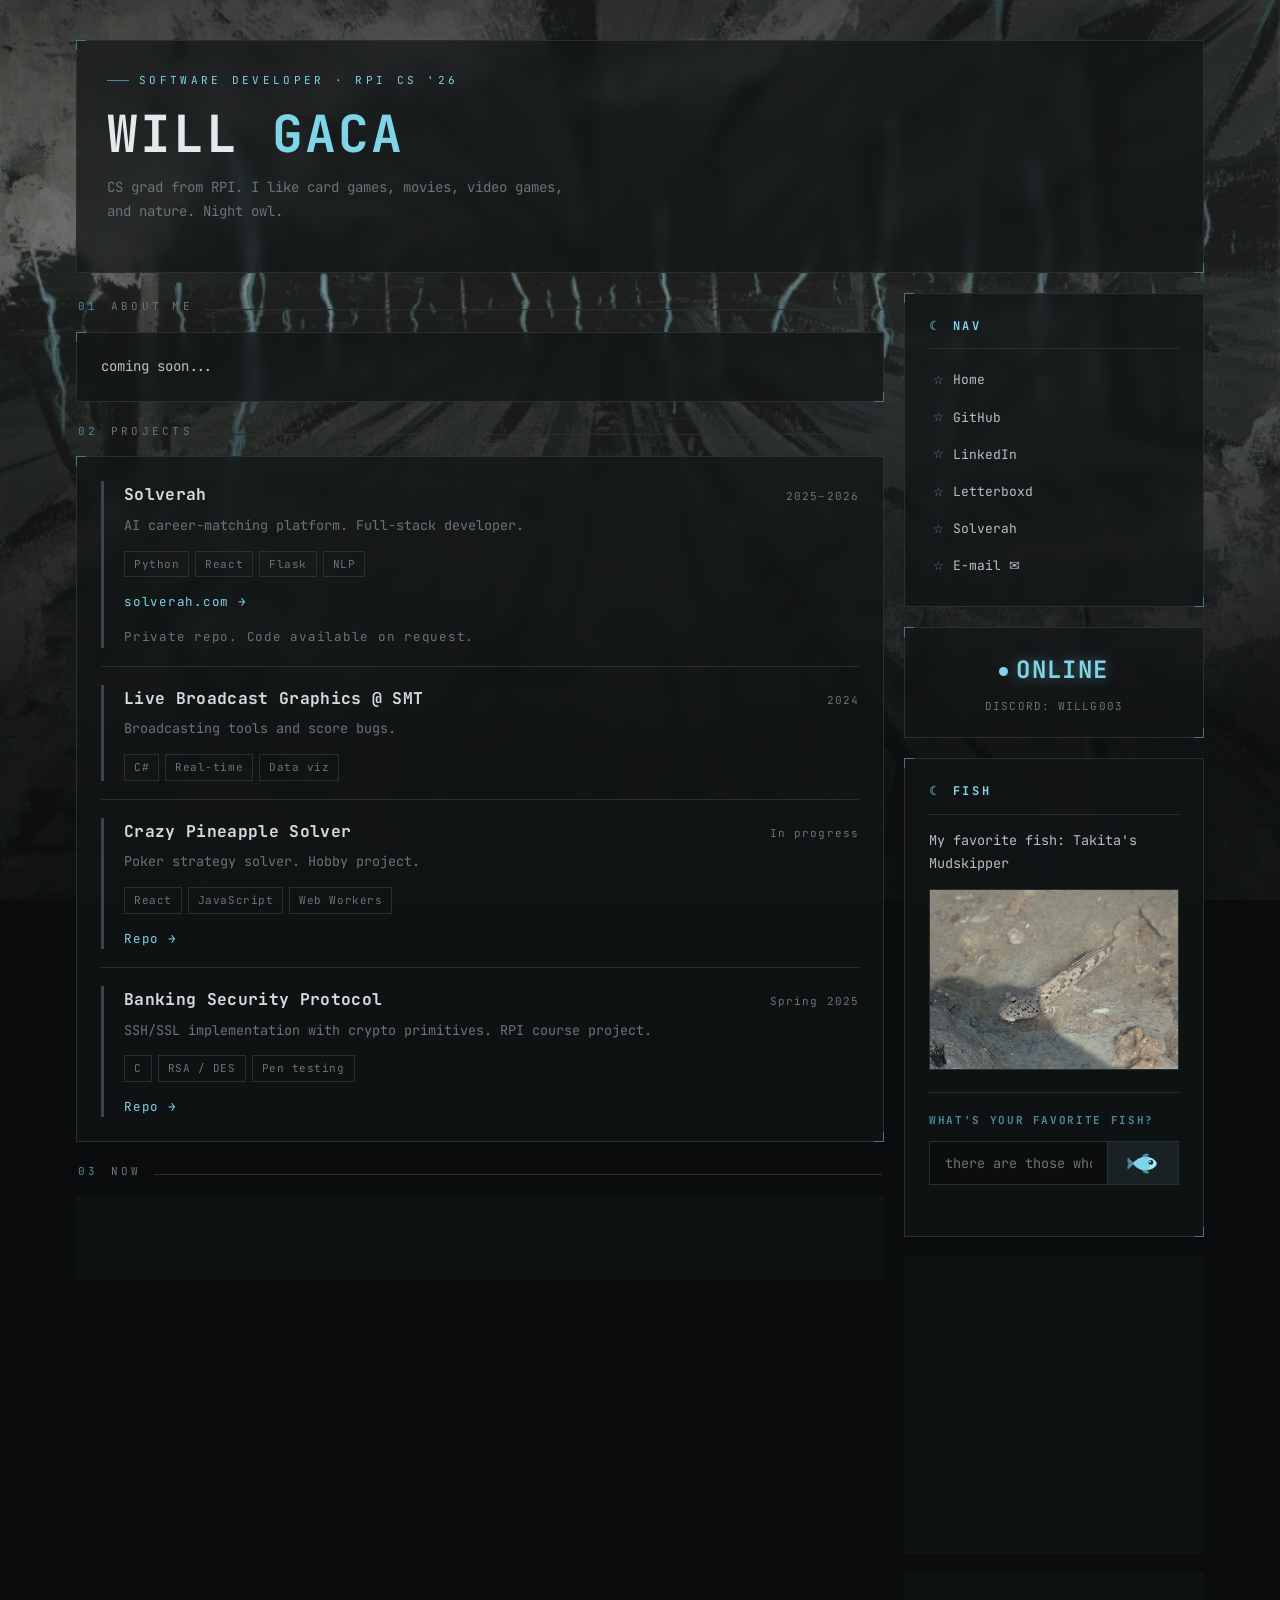
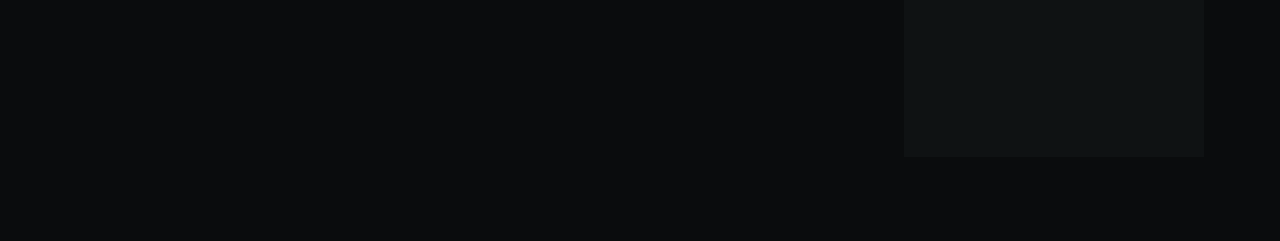
==== index.html @ 4e827d12 "lots of layout changes - sidebar, moved some tabs, new form, discord status, more links." ====
<!DOCTYPE html>
<html lang="en">
<head>
<meta charset="UTF-8">
<meta name="viewport" content="width=device-width, initial-scale=1.0">
<title>Will Gaca | Software Developer</title>
<link rel="preconnect" href="https://fonts.googleapis.com">
<link rel="preconnect" href="https://fonts.gstatic.com" crossorigin>
<link href="https://fonts.googleapis.com/css2?family=JetBrains+Mono:wght@400;500;700&family=Inter:wght@400;500&display=swap" rel="stylesheet">
<style>
  :root {
    --void: #0a0c0d;
    --slab: rgba(18, 21, 23, 0.72);
    --slab-solid: #121517;
    --edge: #2a2f31;
    --edge-bright: #3d4548;
    --text: #b8c0c3;
    --muted: #6b7477;
    --arc: #7fd4e8;
    --arc-dim: #4a8a99;
  }

  * { margin: 0; padding: 0; box-sizing: border-box; }
  html { scroll-behavior: smooth; }

  body {
    color: var(--text);
    font-family: 'JetBrains Mono', monospace;
    font-size: 15px;
    line-height: 1.7;
    -webkit-font-smoothing: antialiased;
    overflow-x: hidden;
    background: var(--void);
  }

  .bg {
    position: fixed; inset: 0; z-index: -2;
    background-image: url('IMG_20250719_0002.png');
    background-size: cover; background-position: center top;
  }
  .bg-veil {
    position: fixed; inset: 0; z-index: -1; pointer-events: none;
    background:
      linear-gradient(180deg, rgba(10,12,13,0.68) 0%, rgba(10,12,13,0.40) 32%, rgba(10,12,13,0.66) 100%),
      radial-gradient(125% 85% at 50% 0%, transparent 42%, rgba(10,12,13,0.80) 100%);
  }

  ::selection { background: var(--arc); color: #05191f; }
  a { color: var(--arc); text-decoration: none; }
  a:hover { color: #a9e6f5; }
  a:focus-visible { outline: 1px solid var(--arc); outline-offset: 3px; }

  /* ============ PAGE GRID ============ */
  .wrap {
    max-width: 1180px; margin: 0 auto; padding: 40px 26px 64px;
    display: grid;
    grid-template-columns: 1fr 300px;
    grid-template-areas:
      "head head"
      "main side";
    gap: 20px;
    align-items: start;
  }
  .masthead { grid-area: head; }
  .col-main { grid-area: main; min-width: 0; }
  .col-side { grid-area: side; min-width: 0;
    /* sidebar sticks while you scroll the taller main column */
    position: sticky; top: 24px;
  }

  /* ============ PANEL ============ */
  .panel {
    position: relative;
    background: var(--slab);
    -webkit-backdrop-filter: blur(6px); backdrop-filter: blur(6px);
    border: 1px solid var(--edge);
    padding: 22px 24px;
    margin-bottom: 20px;
  }
  .panel::before, .panel::after {
    content: ""; position: absolute; width: 9px; height: 9px;
    border-color: var(--arc-dim); border-style: solid; opacity: .8;
  }
  .panel::before { top: -1px; left: -1px; border-width: 1px 0 0 1px; }
  .panel::after  { bottom: -1px; right: -1px; border-width: 0 1px 1px 0; }

  /* little header bar inside a box (like the STARS / BLOG headers) */
  .box-head {
    display: flex; align-items: center; gap: 10px;
    font-size: 12px; letter-spacing: .22em; text-transform: uppercase;
    color: var(--arc); font-weight: 700;
    padding-bottom: 12px; margin-bottom: 14px;
    border-bottom: 1px solid var(--edge);
  }
  .box-head .moon { color: var(--arc-dim); }
  .box-head .rule { flex: 1; }

  /* ============ MASTHEAD ============ */
  .masthead.panel { padding: 30px 30px 26px; margin-bottom: 0; }
  .eyebrow {
    font-size: 11px; letter-spacing: .3em; text-transform: uppercase; color: var(--arc);
    display: flex; align-items: center; gap: 10px; margin-bottom: 18px;
  }
  .eyebrow::before { content: ""; width: 22px; height: 1px; background: var(--arc-dim); }
  h1 {
    font-weight: 700; font-size: clamp(2.1rem, 6vw, 3.2rem);
    letter-spacing: .04em; line-height: 1.03; color: #e4eaec; text-transform: uppercase;
  }
  h1 .tag { color: var(--arc); }
  .intro { color: var(--muted); margin-top: 16px; max-width: 60ch; font-size: 14px; }
  .header-links { margin-top: 22px; display: flex; gap: 8px; flex-wrap: wrap; font-size: 12px; letter-spacing: .08em; }
  .header-links a {
    border: 1px solid var(--edge); padding: 7px 13px; color: var(--text);
    transition: border-color .2s, color .2s, background .2s;
  }
  .header-links a:hover { border-color: var(--arc-dim); color: var(--arc); background: rgba(127,212,232,0.06); }

  /* ============ SECTION LABEL ============ */
  .section-label {
    display: flex; align-items: baseline; gap: 12px; margin: 4px 2px 16px;
    font-size: 11px; letter-spacing: .3em; text-transform: uppercase; color: var(--muted);
  }
  .section-label .idx { color: var(--arc-dim); }
  .section-label .rule { flex: 1; height: 1px; background: var(--edge); }

  /* ============ PROJECT ENTRIES ============ */
  .entry { display: flex; gap: 0; }
  .entry .spine { width: 3px; flex-shrink: 0; background: var(--edge-bright); transition: background .25s; }
  .entry:hover .spine { background: var(--arc-dim); }
  .entry .body { flex: 1; min-width: 0; padding-left: 20px; }
  .entry h3 {
    font-weight: 700; font-size: 1.02rem; letter-spacing: .02em; color: #d4dbdd;
    display: flex; align-items: baseline; justify-content: space-between; gap: 14px; flex-wrap: wrap;
  }
  .entry h3 .when { font-size: 11px; letter-spacing: .1em; color: var(--muted); font-weight: 400; }
  .entry .line { color: var(--muted); font-size: 13.5px; margin-top: 6px; line-height: 1.6; }
  .tags { display: flex; flex-wrap: wrap; gap: 6px; margin-top: 14px; }
  .tags span { font-size: 11px; letter-spacing: .05em; padding: 3px 9px; border: 1px solid var(--edge); color: var(--muted); }
  .plink { margin-top: 14px; font-size: 12.5px; letter-spacing: .06em; }
  .plink .note { color: var(--muted); }

  /* project entries stacked in one panel, divided like the facts list */
  .entries-panel .entry { padding: 18px 0; border-bottom: 1px solid var(--edge); }
  .entries-panel .entry:first-child { padding-top: 2px; }
  .entries-panel .entry:last-child { border-bottom: none; padding-bottom: 2px; }

  /* ============ REVEAL ============ */
  .reveal { opacity: 0; transform: translateY(14px); transition: opacity .55s, transform .55s; }
  .reveal.in { opacity: 1; transform: none; }

  /* ============ ABOUT / FACTS ============ */
  .bio { font-size: 14px; color: var(--text); max-width: 68ch; }

  .facts { display: flex; flex-direction: column; }
  .fact { display: flex; flex-wrap: wrap; align-items: baseline; gap: 10px; padding: 12px 0; border-bottom: 1px solid var(--edge); }
  .fact:first-child { padding-top: 2px; }
  .fact:last-child { border-bottom: none; }
  .fact .label { font-size: 11px; letter-spacing: .15em; text-transform: uppercase; font-weight: 700; color: var(--arc-dim); white-space: nowrap; }
  .fact .val { font-size: 13.5px; color: var(--text); }

  /* ============ SUGGESTION FORMS (fish / movie) ============ */
  .suggest-form { margin-top: 22px; padding-top: 18px; border-top: 1px solid var(--edge); }
  .suggest-form-label { display: block; font-size: 11px; letter-spacing: .15em; text-transform: uppercase; font-weight: 700; color: var(--arc-dim); margin-bottom: 12px; }
  .suggest-form-row { display: flex; flex-wrap: wrap; border: 1px solid var(--edge); }
  .suggest-form-row:focus-within { border-color: var(--arc-dim); }
  .suggest-form input {
    flex: 1; min-width: 150px; background: rgba(10,12,13,0.6); border: none; padding: 12px 15px;
    color: var(--text); font-family: 'JetBrains Mono', monospace; font-size: 13.5px;
  }
  .suggest-form input::placeholder { color: var(--muted); }
  .suggest-form input:focus { outline: none; }
  .suggest-form button {
    background: rgba(127,212,232,0.08); border: none; border-left: 1px solid var(--edge);
    padding: 8px 18px; display: flex; align-items: center; justify-content: center; cursor: pointer; transition: background .2s;
  }
  .suggest-form button:hover { background: rgba(127,212,232,0.16); }
  .suggest-form button:hover .suggest-btn-icon { animation: wiggle .5s ease-in-out; }
  .suggest-form button:focus-visible { outline: 1px solid var(--arc); outline-offset: -1px; }
  .suggest-form button:disabled { opacity: .5; cursor: default; }
  .suggest-form button:disabled .suggest-btn-icon { animation: none; }
  @keyframes wiggle { 0%{transform:translateX(0) rotate(0)} 30%{transform:translateX(3px) rotate(-4deg)} 60%{transform:translateX(-2px) rotate(3deg)} 100%{transform:translateX(0) rotate(0)} }
  .suggest-status { margin-top: 12px; font-size: 12px; letter-spacing: .06em; color: var(--arc); min-height: 1.4em; }

  /* ============ SIDEBAR BITS ============ */
  .navlist { display: flex; flex-direction: column; gap: 2px; }
  .navlist a {
    display: flex; align-items: center; gap: 9px; padding: 6px 4px; color: var(--text); font-size: 13px;
    border-bottom: 1px dashed transparent; transition: color .15s, border-color .15s;
  }
  .navlist a::before { content: "\2606"; color: var(--arc-dim); font-size: 12px; }
  .navlist a:hover { color: var(--arc); border-bottom-color: var(--arc-dim); }

  .status-box { display: block; text-align: center; text-decoration: none; }
  .status-box .online {
    font-size: 1.5rem; font-weight: 700; letter-spacing: .06em; color: var(--arc);
    text-transform: uppercase; text-shadow: 0 0 14px rgba(127,212,232,0.45);
  }
  .status-box .online .live { display: inline-block; width: 9px; height: 9px; background: var(--arc); border-radius: 50%; margin-right: 8px; vertical-align: middle; animation: pulse 2s ease-in-out infinite; }
  @keyframes pulse { 0%,100%{opacity:1} 50%{opacity:.25} }
  .status-box .sub { font-size: 11px; letter-spacing: .1em; color: var(--muted); margin-top: 6px; text-transform: uppercase; }
  .status-box[data-status="idle"] .live { background: #f2b93d; }
  .status-box[data-status="dnd"] .live { background: #ed6a6a; }
  .status-box[data-status="offline"] .live { background: var(--muted); animation: none; }

  .fact-line { font-size: 13.5px; color: var(--text); }
  .cover-img { display: block; width: 100%; margin-top: 14px; border: 1px solid var(--edge); filter: grayscale(0.3) contrast(1.02); transition: filter .3s, border-color .3s; }
  .cover-img:hover { filter: grayscale(0) contrast(1.05); border-color: var(--arc-dim); }

  .music-box .now-row { display: flex; gap: 12px; align-items: center; }
  .music-box .thumb { width: 46px; height: 46px; flex-shrink: 0; border: 1px solid var(--edge); background: var(--slab-solid); display: flex; align-items: center; justify-content: center; color: var(--arc-dim); }
  .music-box .meta { min-width: 0; }
  .music-box .t { font-size: 13px; color: var(--text); }
  .music-box .a { font-size: 12px; color: var(--muted); }
  .music-box .when { font-size: 10.5px; letter-spacing: .08em; color: var(--muted); margin-top: 8px; text-transform: uppercase; }

  footer {
    grid-column: 1 / -1;
    margin-top: 8px; padding: 18px 24px; border: 1px solid var(--edge);
    background: var(--slab); -webkit-backdrop-filter: blur(6px); backdrop-filter: blur(6px);
    color: var(--muted); font-size: 11px; letter-spacing: .1em; text-transform: uppercase;
    display: flex; justify-content: space-between; gap: 12px; flex-wrap: wrap;
  }

  /* ============ RESPONSIVE: collapse to single column ============ */
  @media (max-width: 860px) {
    .wrap {
      grid-template-columns: 1fr;
      grid-template-areas: "head" "main" "side";
    }
    .col-side { position: static; }
  }

  @media (prefers-reduced-motion: reduce) {
    html { scroll-behavior: auto; }
    .suggest-form button:hover .suggest-btn-icon, .status-box .online .live { animation: none; }
    .entry .spine, .cover-img, .header-links a, .reveal, .navlist a { transition: none; }
    .reveal { opacity: 1; transform: none; }
  }
</style>
</head>
<body>

<div class="bg"></div>
<div class="bg-veil"></div>

<div class="wrap" id="top">

  <header class="masthead panel">
    <div class="eyebrow">Software Developer · RPI CS '26</div>
    <h1>Will <span class="tag">Gaca</span></h1>
    <p class="intro">CS grad from RPI. I like card games, movies, video games, and nature. Night owl.</p>
    <div class="header-links">
    </div>
  </header>

  <!-- ============ MAIN COLUMN ============ -->
  <main class="col-main">

    <div class="section-label"><span class="idx">01</span><span>About Me</span><span class="rule"></span></div>

    <article class="panel reveal">
      <p class="bio">
        coming soon...
      </p>
    </article>

    <div class="section-label"><span class="idx">02</span><span>Projects</span><span class="rule"></span></div>

    <article class="panel entries-panel reveal">
      <div class="entry">
        <div class="spine"></div>
        <div class="body">
          <h3>Solverah <span class="when">2025–2026</span></h3>
          <p class="line">AI career-matching platform. Full-stack developer.</p>
          <div class="tags"><span>Python</span><span>React</span><span>Flask</span><span>NLP</span></div>
          <p class="plink"><a href="https://solverah.com" target="_blank" rel="noopener">solverah.com →</a></p>
          <p class="plink"><span class="note">Private repo. Code available on request.</span></p>
        </div>
      </div>

      <div class="entry">
        <div class="spine"></div>
        <div class="body">
          <h3>Live Broadcast Graphics @ SMT <span class="when">2024</span></h3>
          <p class="line">Broadcasting tools and score bugs.</p>
          <div class="tags"><span>C#</span><span>Real-time</span><span>Data viz</span></div>
        </div>
      </div>

      <div class="entry">
        <div class="spine"></div>
        <div class="body">
          <h3>Crazy Pineapple Solver <span class="when">In progress</span></h3>
          <p class="line">Poker strategy solver. Hobby project.</p>
          <div class="tags"><span>React</span><span>JavaScript</span><span>Web Workers</span></div>
          <p class="plink"><a href="https://github.com/gacaw/pineapple-solver" target="_blank" rel="noopener">Repo →</a></p>
        </div>
      </div>

      <div class="entry">
        <div class="spine"></div>
        <div class="body">
          <h3>Banking Security Protocol <span class="when">Spring 2025</span></h3>
          <p class="line">SSH/SSL implementation with crypto primitives. RPI course project.</p>
          <div class="tags"><span>C</span><span>RSA / DES</span><span>Pen testing</span></div>
          <p class="plink"><a href="https://github.com/gacaw/Crypto-Proj-2025" target="_blank" rel="noopener">Repo →</a></p>
        </div>
      </div>
    </article>

    <div class="section-label"><span class="idx">03</span><span>Now</span><span class="rule"></span></div>

    <article class="panel reveal">
      <!-- Running tabs: edit the text after the colon. Copy a .fact block to add a line. -->
      <div class="facts">
        <div class="fact">
          <span class="label">Currently reading:</span>
          <span class="val">Phil Gordon's Little Gold Book</span>
        </div>
      </div>
    </article>

  </main>

  <!-- ============ SIDEBAR COLUMN ============ -->
  <aside class="col-side">

    <div class="panel">
      <div class="box-head"><span class="moon">☾</span><span>Nav</span><span class="rule"></span></div>
      <nav class="navlist">
        <a href="#top">Home</a>
        <a href="https://github.com/gacaw" target="_blank" rel="noopener">GitHub</a>
        <a href="https://www.linkedin.com/in/will-gaca-8ab82824a/" target="_blank" rel="noopener">LinkedIn</a>
        <a href="https://letterboxd.com/willg003/" target="_blank" rel="noopener">Letterboxd</a>
        <a href="https://solverah.com" target="_blank" rel="noopener">Solverah</a>
        <a href="mailto:will.gaca@gmail.com">E-mail ✉</a>
      </nav>
    </div>

    <a class="panel status-box" id="discord-status" href="https://discord.com/users/344522720857423882" target="_blank" rel="noopener">
      <div class="online"><span class="live"></span><span id="discord-state">Online</span></div>
      <div class="sub">discord: willg003</div>
    </a>

    <div class="panel fish-box">
      <div class="box-head"><span class="moon">☾</span><span>Fish</span><span class="rule"></span></div>
      <p class="fact-line">My favorite fish: Takita's Mudskipper</p>
      <img class="cover-img" src="takitasmudskipper.jpeg" alt="Takita's Mudskipper resting in shallow water on a mudflat">

      <!-- Fish form: swap the ID in the action URL for your Formspree form ID -->
      <form class="suggest-form" id="fish-form" action="https://formspree.io/f/mdarqrny" method="POST">
        <label class="suggest-form-label" for="fish-input">What's your favorite fish?</label>
        <div class="suggest-form-row">
          <input id="fish-input" name="favorite_fish" type="text" required
                 maxlength="100" placeholder="there are those who fish and those who just disturb the water">
          <button type="submit" aria-label="Submit" title="Submit">
            <svg class="suggest-btn-icon" viewBox="0 0 64 44" width="34" height="23" aria-hidden="true" focusable="false">
              <path d="M15 22 L3 10 Q0 22 7 22 Q0 22 3 34 Z" fill="#4a8a99"/>
              <path d="M30 9 Q35 0 44 4 L38 13 Z" fill="#4a8a99"/>
              <path d="M30 35 Q35 44 44 40 L38 31 Z" fill="#4a8a99"/>
              <path d="M12 22 Q26 5 44 10 Q58 15 58 22 Q58 29 44 34 Q26 39 12 22 Z" fill="#7fd4e8"/>
              <path d="M41 9.5 Q58 15 58 22 Q58 29 44 34 Q47 21 41 9.5 Z" fill="#a9e6f5"/>
              <circle cx="47" cy="20" r="4.5" fill="#0a2a33"/>
              <circle cx="45.5" cy="18.5" r="1.8" fill="#e4eaec"/>
            </svg>
          </button>
        </div>
        <p class="suggest-status" id="fish-status" role="status"></p>
      </form>
    </div>

    <!-- Movie title/poster/link are filled in by JS from the Letterboxd RSS feed (see script below).
         The text here is just the fallback shown until that fetch resolves (or if it fails). -->
    <div class="panel movie-box">
      <div class="box-head"><span class="moon">☾</span><span>Movies</span><span class="rule"></span></div>
      <p class="fact-line">Last watched: "<span id="movie-title">World War Z</span>"</p>
      <img class="cover-img" id="movie-poster" src="" alt="" style="display:none;">
      <p class="plink"><a id="movie-link" href="https://letterboxd.com/willg003/" target="_blank" rel="noopener">Letterboxd →</a></p>

      <!-- Movie form: reuses the fish form's Formspree endpoint (mdarqrny) -->
      <form class="suggest-form" id="movie-form" action="https://formspree.io/f/mdarqrny" method="POST">
        <label class="suggest-form-label" for="movie-input">What should I watch next?</label>
        <div class="suggest-form-row">
          <input id="movie-input" name="movie_suggestion" type="text" required
                 maxlength="100" placeholder="suggest a movie for me">
          <button type="submit" aria-label="Submit" title="Submit">
            <svg class="suggest-btn-icon" viewBox="0 0 44 34" width="30" height="23" aria-hidden="true" focusable="false">
              <rect x="2" y="12" width="40" height="20" rx="1.5" fill="#7fd4e8"/>
              <path d="M2 12 L11 2 H18 L11 12 Z" fill="#4a8a99"/>
              <path d="M18 12 L27 2 H33 L27 12 Z" fill="#4a8a99"/>
              <path d="M33 12 L38 6 H42 L42 12 Z" fill="#4a8a99"/>
              <rect x="2" y="2" width="40" height="10" fill="#a9e6f5"/>
            </svg>
          </button>
        </div>
        <p class="suggest-status" id="movie-status" role="status"></p>
      </form>
    </div>

    <!-- Last Listened: update the title/artist with whatever you're currently into -->
    <div class="panel music-box">
      <div class="box-head"><span class="moon">☾</span><span>Last Listened</span><span class="rule"></span></div>
      <div class="now-row">
        <div class="thumb">♪</div>
        <div class="meta">
          <div class="t">Song Title coming soon...</div>
          <div class="a">Artist Name coming soon...</div>
        </div>
      </div>
      <div class="when">Played recently</div>
    </div>

  </aside>

</div>

<script>
  const obs = new IntersectionObserver((entries) => {
    for (const e of entries) {
      if (e.isIntersecting) { e.target.classList.add('in'); obs.unobserve(e.target); }
    }
  }, { threshold: 0.12 });
  document.querySelectorAll('.reveal').forEach(el => obs.observe(el));

  function wireSuggestForm(formId, statusId, successMessage) {
    const form = document.getElementById(formId);
    const status = document.getElementById(statusId);
    form.addEventListener('submit', async (e) => {
      e.preventDefault();
      const btn = form.querySelector('button');
      btn.disabled = true;
      status.textContent = 'Sending...';
      try {
        const res = await fetch(form.action, {
          method: 'POST',
          body: new FormData(form),
          headers: { 'Accept': 'application/json' }
        });
        if (res.ok) {
          status.textContent = successMessage;
          form.reset();
        } else {
          status.textContent = 'Try again?';
          btn.disabled = false;
        }
      } catch {
        status.textContent = 'Try again?';
        btn.disabled = false;
      }
    });
  }
  wireSuggestForm('fish-form', 'fish-status', 'nice fish');
  wireSuggestForm('movie-form', 'movie-status', 'noted, thanks');

  const DISCORD_ID = '344522720857423882';
  async function updateDiscordStatus() {
    try {
      const res = await fetch(`https://api.lanyard.rest/v1/users/${DISCORD_ID}`);
      const json = await res.json();
      if (!json.success) return;
      const labels = { online: 'Online', idle: 'Idle', dnd: 'Do Not Disturb', offline: 'Offline' };
      const status = json.data.discord_status || 'offline';
      document.getElementById('discord-state').textContent = labels[status] || 'Offline';
      document.getElementById('discord-status').dataset.status = status;
    } catch {}
  }
  updateDiscordStatus();
  setInterval(updateDiscordStatus, 60000);

  const LETTERBOXD_RSS = 'https://letterboxd.com/willg003/rss/';
  async function updateLastMovie() {
    try {
      const res = await fetch(`https://api.rss2json.com/v1/api.json?rss_url=${encodeURIComponent(LETTERBOXD_RSS)}`);
      const json = await res.json();
      if (json.status !== 'ok' || !json.items || !json.items.length) return;
      const item = json.items[0];
      const title = item.title.replace(/,\s*\d{4}\s*(-\s*[★½]+)?\s*$/, '').trim();
      const posterMatch = item.description.match(/<img[^>]+src="([^"]+)"/i);
      document.getElementById('movie-title').textContent = title;
      document.getElementById('movie-link').href = item.link;
      if (posterMatch) {
        const poster = document.getElementById('movie-poster');
        poster.src = posterMatch[1];
        poster.alt = title + ' poster';
        poster.style.display = 'block';
      }
    } catch {}
  }
  updateLastMovie();
</script>

</body>
</html>
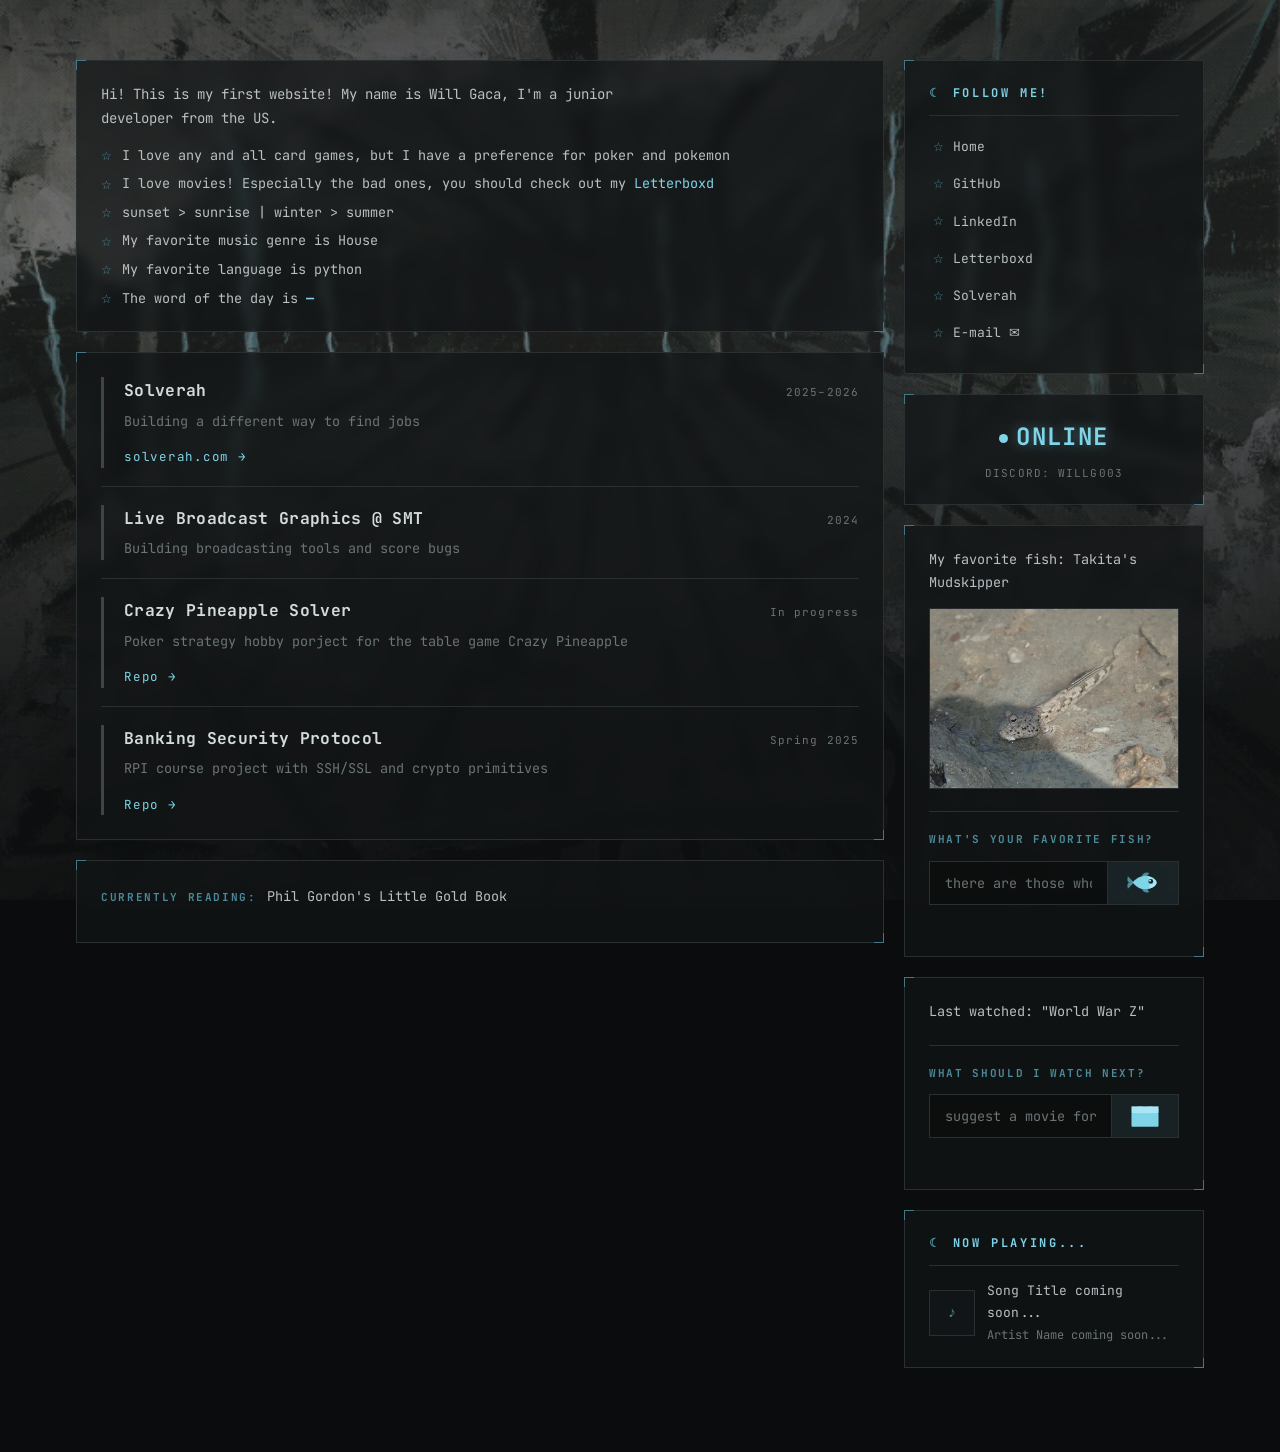
==== commit ccda6006: "reworked the top of the site, deleted top tab, new bio" ====
--- a/index.html
+++ b/index.html
@@ -64,7 +64,6 @@
   .masthead { grid-area: head; }
   .col-main { grid-area: main; min-width: 0; }
   .col-side { grid-area: side; min-width: 0;
-    /* sidebar sticks while you scroll the taller main column */
     position: sticky; top: 24px;
   }
 
@@ -84,7 +83,6 @@
   .panel::before { top: -1px; left: -1px; border-width: 1px 0 0 1px; }
   .panel::after  { bottom: -1px; right: -1px; border-width: 0 1px 1px 0; }
 
-  /* little header bar inside a box (like the STARS / BLOG headers) */
   .box-head {
     display: flex; align-items: center; gap: 10px;
     font-size: 12px; letter-spacing: .22em; text-transform: uppercase;
@@ -97,6 +95,13 @@
 
   /* ============ MASTHEAD ============ */
   .masthead.panel { padding: 30px 30px 26px; margin-bottom: 0; }
+  .masthead-row { display: flex; align-items: center; gap: 26px; }
+  .masthead-copy { min-width: 0; }
+  .avatar {
+    width: 92px; height: 92px; flex-shrink: 0; object-fit: cover;
+    border: 1px solid var(--edge); filter: grayscale(0.15) contrast(1.02);
+  }
+  .masthead-row.no-avatar .avatar { display: none; }
   .eyebrow {
     font-size: 11px; letter-spacing: .3em; text-transform: uppercase; color: var(--arc);
     display: flex; align-items: center; gap: 10px; margin-bottom: 18px;
@@ -108,12 +113,13 @@
   }
   h1 .tag { color: var(--arc); }
   .intro { color: var(--muted); margin-top: 16px; max-width: 60ch; font-size: 14px; }
-  .header-links { margin-top: 22px; display: flex; gap: 8px; flex-wrap: wrap; font-size: 12px; letter-spacing: .08em; }
-  .header-links a {
-    border: 1px solid var(--edge); padding: 7px 13px; color: var(--text);
-    transition: border-color .2s, color .2s, background .2s;
-  }
-  .header-links a:hover { border-color: var(--arc-dim); color: var(--arc); background: rgba(127,212,232,0.06); }
+  .quick-facts { list-style: none; margin-top: 14px; display: flex; flex-direction: column; gap: 7px; }
+  .quick-facts li { position: relative; padding-left: 21px; font-size: 13.5px; color: var(--text); line-height: 1.6; }
+  .quick-facts li::before { content: "\2606"; color: var(--arc-dim); font-size: 12px; position: absolute; left: 0; top: 0.2em; }
+
+  @media (max-width: 560px) {
+    .masthead-row { flex-direction: column; align-items: flex-start; gap: 18px; }
+  }
 
   /* ============ SECTION LABEL ============ */
   .section-label {
@@ -233,7 +239,7 @@
   @media (prefers-reduced-motion: reduce) {
     html { scroll-behavior: auto; }
     .suggest-form button:hover .suggest-btn-icon, .status-box .online .live { animation: none; }
-    .entry .spine, .cover-img, .header-links a, .reveal, .navlist a { transition: none; }
+    .entry .spine, .cover-img, .reveal, .navlist a { transition: none; }
     .reveal { opacity: 1; transform: none; }
   }
 </style>
@@ -245,36 +251,32 @@
 
 <div class="wrap" id="top">
 
-  <header class="masthead panel">
-    <div class="eyebrow">Software Developer · RPI CS '26</div>
-    <h1>Will <span class="tag">Gaca</span></h1>
-    <p class="intro">CS grad from RPI. I like card games, movies, video games, and nature. Night owl.</p>
-    <div class="header-links">
-    </div>
-  </header>
-
   <!-- ============ MAIN COLUMN ============ -->
   <main class="col-main">
 
-    <div class="section-label"><span class="idx">01</span><span>About Me</span><span class="rule"></span></div>
-
+  
     <article class="panel reveal">
       <p class="bio">
-        coming soon...
+         Hi! This is my first website! My name is Will Gaca, I'm a junior developer from the US.
       </p>
+      <ul class="quick-facts">
+          <li>I love any and all card games, but I have a preference for poker and pokemon</li>
+          <li>I love movies! Especially the bad ones, you should check out my <a href="https://letterboxd.com/willg003/" target="_blank" rel="noopener">Letterboxd</a></li>
+          <li>sunset > sunrise | winter > summer</li>
+          <li>My favorite music genre is House</li>
+          <li>My favorite language is python</li>
+          <li>The word of the day is <a id="word-of-day-link" href="https://www.merriam-webster.com/word-of-the-day" target="_blank" rel="noopener"><strong id="word-of-day">—</strong></a></li>
+      </ul>
     </article>
 
-    <div class="section-label"><span class="idx">02</span><span>Projects</span><span class="rule"></span></div>
-
+  
     <article class="panel entries-panel reveal">
       <div class="entry">
         <div class="spine"></div>
         <div class="body">
           <h3>Solverah <span class="when">2025–2026</span></h3>
-          <p class="line">AI career-matching platform. Full-stack developer.</p>
-          <div class="tags"><span>Python</span><span>React</span><span>Flask</span><span>NLP</span></div>
+          <p class="line">Building a different way to find jobs</p>
           <p class="plink"><a href="https://solverah.com" target="_blank" rel="noopener">solverah.com →</a></p>
-          <p class="plink"><span class="note">Private repo. Code available on request.</span></p>
         </div>
       </div>
 
@@ -282,8 +284,8 @@
         <div class="spine"></div>
         <div class="body">
           <h3>Live Broadcast Graphics @ SMT <span class="when">2024</span></h3>
-          <p class="line">Broadcasting tools and score bugs.</p>
-          <div class="tags"><span>C#</span><span>Real-time</span><span>Data viz</span></div>
+          <p class="line">Building broadcasting tools and score bugs</p>
+          
         </div>
       </div>
 
@@ -291,8 +293,7 @@
         <div class="spine"></div>
         <div class="body">
           <h3>Crazy Pineapple Solver <span class="when">In progress</span></h3>
-          <p class="line">Poker strategy solver. Hobby project.</p>
-          <div class="tags"><span>React</span><span>JavaScript</span><span>Web Workers</span></div>
+          <p class="line">Poker strategy hobby porject for the table game Crazy Pineapple</p>
           <p class="plink"><a href="https://github.com/gacaw/pineapple-solver" target="_blank" rel="noopener">Repo →</a></p>
         </div>
       </div>
@@ -301,17 +302,14 @@
         <div class="spine"></div>
         <div class="body">
           <h3>Banking Security Protocol <span class="when">Spring 2025</span></h3>
-          <p class="line">SSH/SSL implementation with crypto primitives. RPI course project.</p>
-          <div class="tags"><span>C</span><span>RSA / DES</span><span>Pen testing</span></div>
+          <p class="line">RPI course project with SSH/SSL and crypto primitives</p>
           <p class="plink"><a href="https://github.com/gacaw/Crypto-Proj-2025" target="_blank" rel="noopener">Repo →</a></p>
         </div>
       </div>
     </article>
 
-    <div class="section-label"><span class="idx">03</span><span>Now</span><span class="rule"></span></div>
-
+    
     <article class="panel reveal">
-      <!-- Running tabs: edit the text after the colon. Copy a .fact block to add a line. -->
       <div class="facts">
         <div class="fact">
           <span class="label">Currently reading:</span>
@@ -326,7 +324,7 @@
   <aside class="col-side">
 
     <div class="panel">
-      <div class="box-head"><span class="moon">☾</span><span>Nav</span><span class="rule"></span></div>
+      <div class="box-head"><span class="moon">☾</span><span>Follow me!</span><span class="rule"></span></div>
       <nav class="navlist">
         <a href="#top">Home</a>
         <a href="https://github.com/gacaw" target="_blank" rel="noopener">GitHub</a>
@@ -343,11 +341,9 @@
     </a>
 
     <div class="panel fish-box">
-      <div class="box-head"><span class="moon">☾</span><span>Fish</span><span class="rule"></span></div>
       <p class="fact-line">My favorite fish: Takita's Mudskipper</p>
       <img class="cover-img" src="takitasmudskipper.jpeg" alt="Takita's Mudskipper resting in shallow water on a mudflat">
 
-      <!-- Fish form: swap the ID in the action URL for your Formspree form ID -->
       <form class="suggest-form" id="fish-form" action="https://formspree.io/f/mdarqrny" method="POST">
         <label class="suggest-form-label" for="fish-input">What's your favorite fish?</label>
         <div class="suggest-form-row">
@@ -369,15 +365,11 @@
       </form>
     </div>
 
-    <!-- Movie title/poster/link are filled in by JS from the Letterboxd RSS feed (see script below).
-         The text here is just the fallback shown until that fetch resolves (or if it fails). -->
     <div class="panel movie-box">
-      <div class="box-head"><span class="moon">☾</span><span>Movies</span><span class="rule"></span></div>
       <p class="fact-line">Last watched: "<span id="movie-title">World War Z</span>"</p>
       <img class="cover-img" id="movie-poster" src="" alt="" style="display:none;">
-      <p class="plink"><a id="movie-link" href="https://letterboxd.com/willg003/" target="_blank" rel="noopener">Letterboxd →</a></p>
-
-      <!-- Movie form: reuses the fish form's Formspree endpoint (mdarqrny) -->
+      <p class="plink"><a id="movie-link" href="https://letterboxd.com/willg003/" target="_blank" rel="noopener"></a></p>
+
       <form class="suggest-form" id="movie-form" action="https://formspree.io/f/mdarqrny" method="POST">
         <label class="suggest-form-label" for="movie-input">What should I watch next?</label>
         <div class="suggest-form-row">
@@ -397,9 +389,8 @@
       </form>
     </div>
 
-    <!-- Last Listened: update the title/artist with whatever you're currently into -->
     <div class="panel music-box">
-      <div class="box-head"><span class="moon">☾</span><span>Last Listened</span><span class="rule"></span></div>
+      <div class="box-head"><span class="moon">☾</span><span>Now playing...</span><span class="rule"></span></div>
       <div class="now-row">
         <div class="thumb">♪</div>
         <div class="meta">
@@ -407,7 +398,6 @@
           <div class="a">Artist Name coming soon...</div>
         </div>
       </div>
-      <div class="when">Played recently</div>
     </div>
 
   </aside>
@@ -487,6 +477,22 @@
     } catch {}
   }
   updateLastMovie();
+
+  // Word of the day, pulled from Merriam-Webster's RSS feed (Oxford doesn't
+  // publish a public word-of-the-day feed, so this is the closest free,
+  // no-API-key equivalent) via rss2json, same approach as the movie fetch above.
+  const WOTD_RSS = 'https://www.merriam-webster.com/wotd/feed/rss2';
+  async function updateWordOfDay() {
+    try {
+      const res = await fetch(`https://api.rss2json.com/v1/api.json?rss_url=${encodeURIComponent(WOTD_RSS)}`);
+      const json = await res.json();
+      if (json.status !== 'ok' || !json.items || !json.items.length) return;
+      const item = json.items[0];
+      document.getElementById('word-of-day').textContent = item.title;
+      document.getElementById('word-of-day-link').href = item.link;
+    } catch {}
+  }
+  updateWordOfDay();
 </script>
 
 </body>
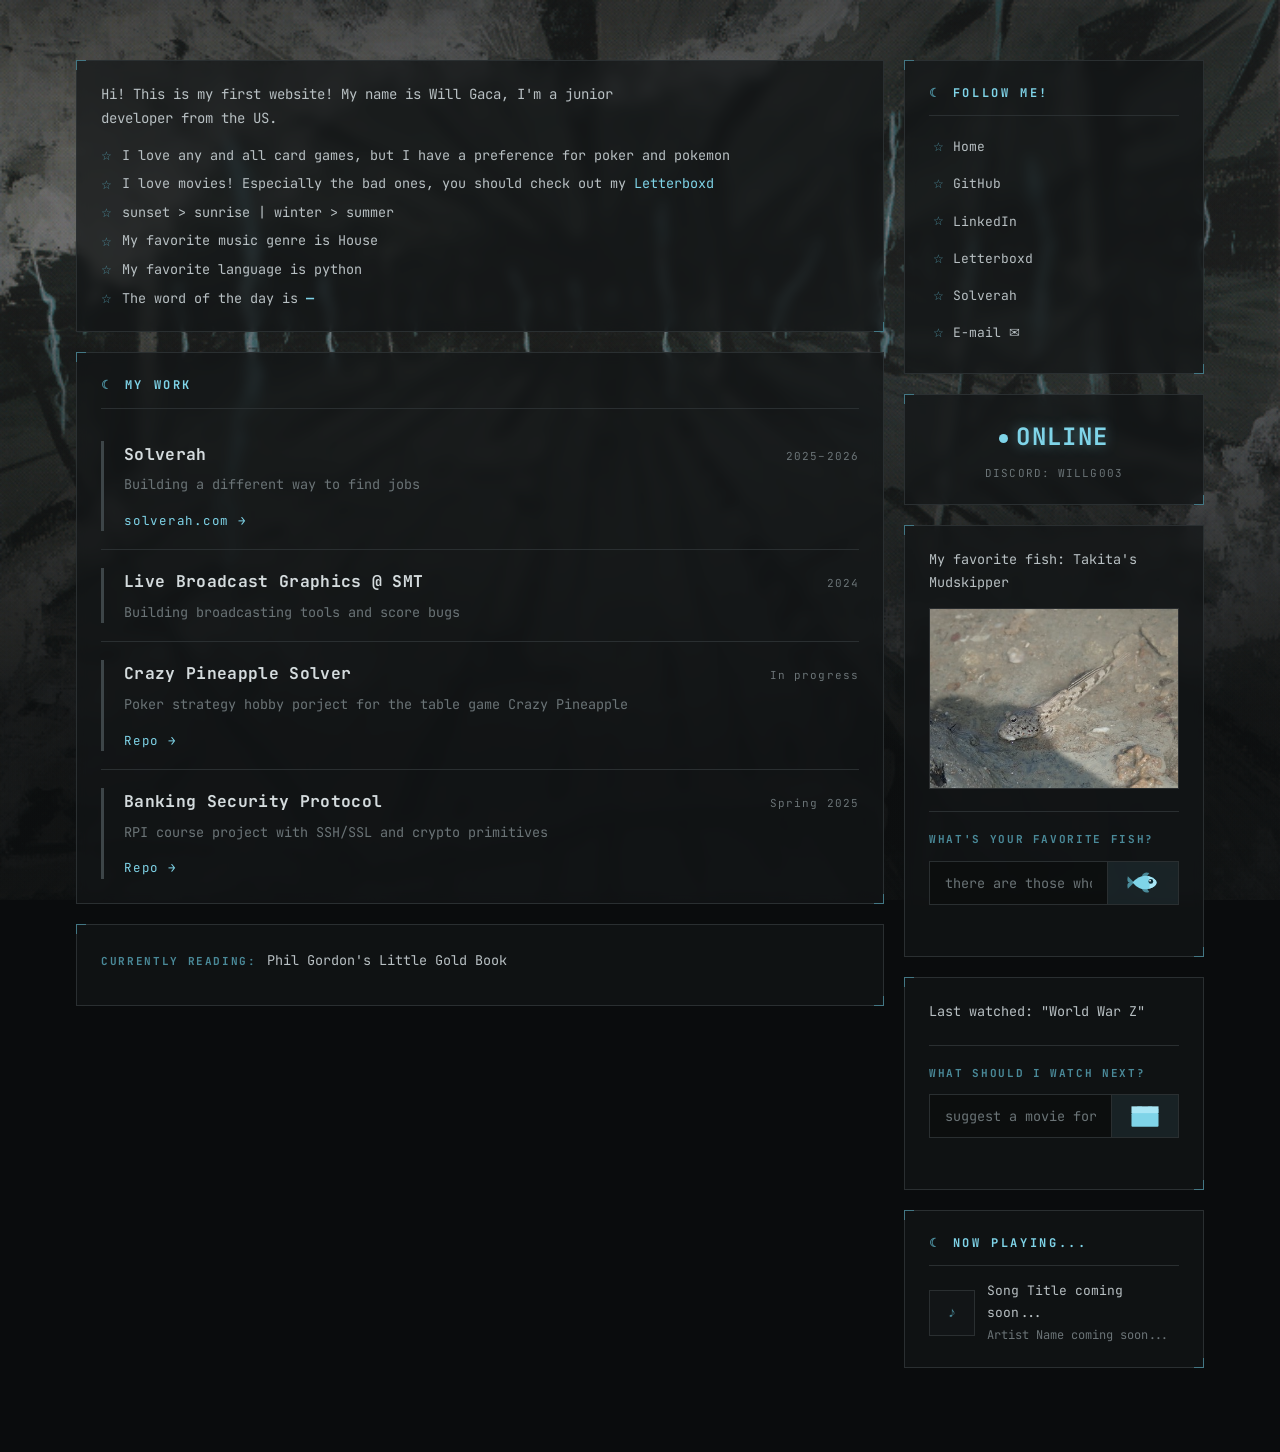
==== commit f2ebd44a: "box header" ====
--- a/index.html
+++ b/index.html
@@ -269,8 +269,11 @@
       </ul>
     </article>
 
+
   
     <article class="panel entries-panel reveal">
+      <div class="box-head"><span class="moon">☾</span><span>My work</span><span class="rule"></span></div>
+      
       <div class="entry">
         <div class="spine"></div>
         <div class="body">
@@ -478,9 +481,6 @@
   }
   updateLastMovie();
 
-  // Word of the day, pulled from Merriam-Webster's RSS feed (Oxford doesn't
-  // publish a public word-of-the-day feed, so this is the closest free,
-  // no-API-key equivalent) via rss2json, same approach as the movie fetch above.
   const WOTD_RSS = 'https://www.merriam-webster.com/wotd/feed/rss2';
   async function updateWordOfDay() {
     try {
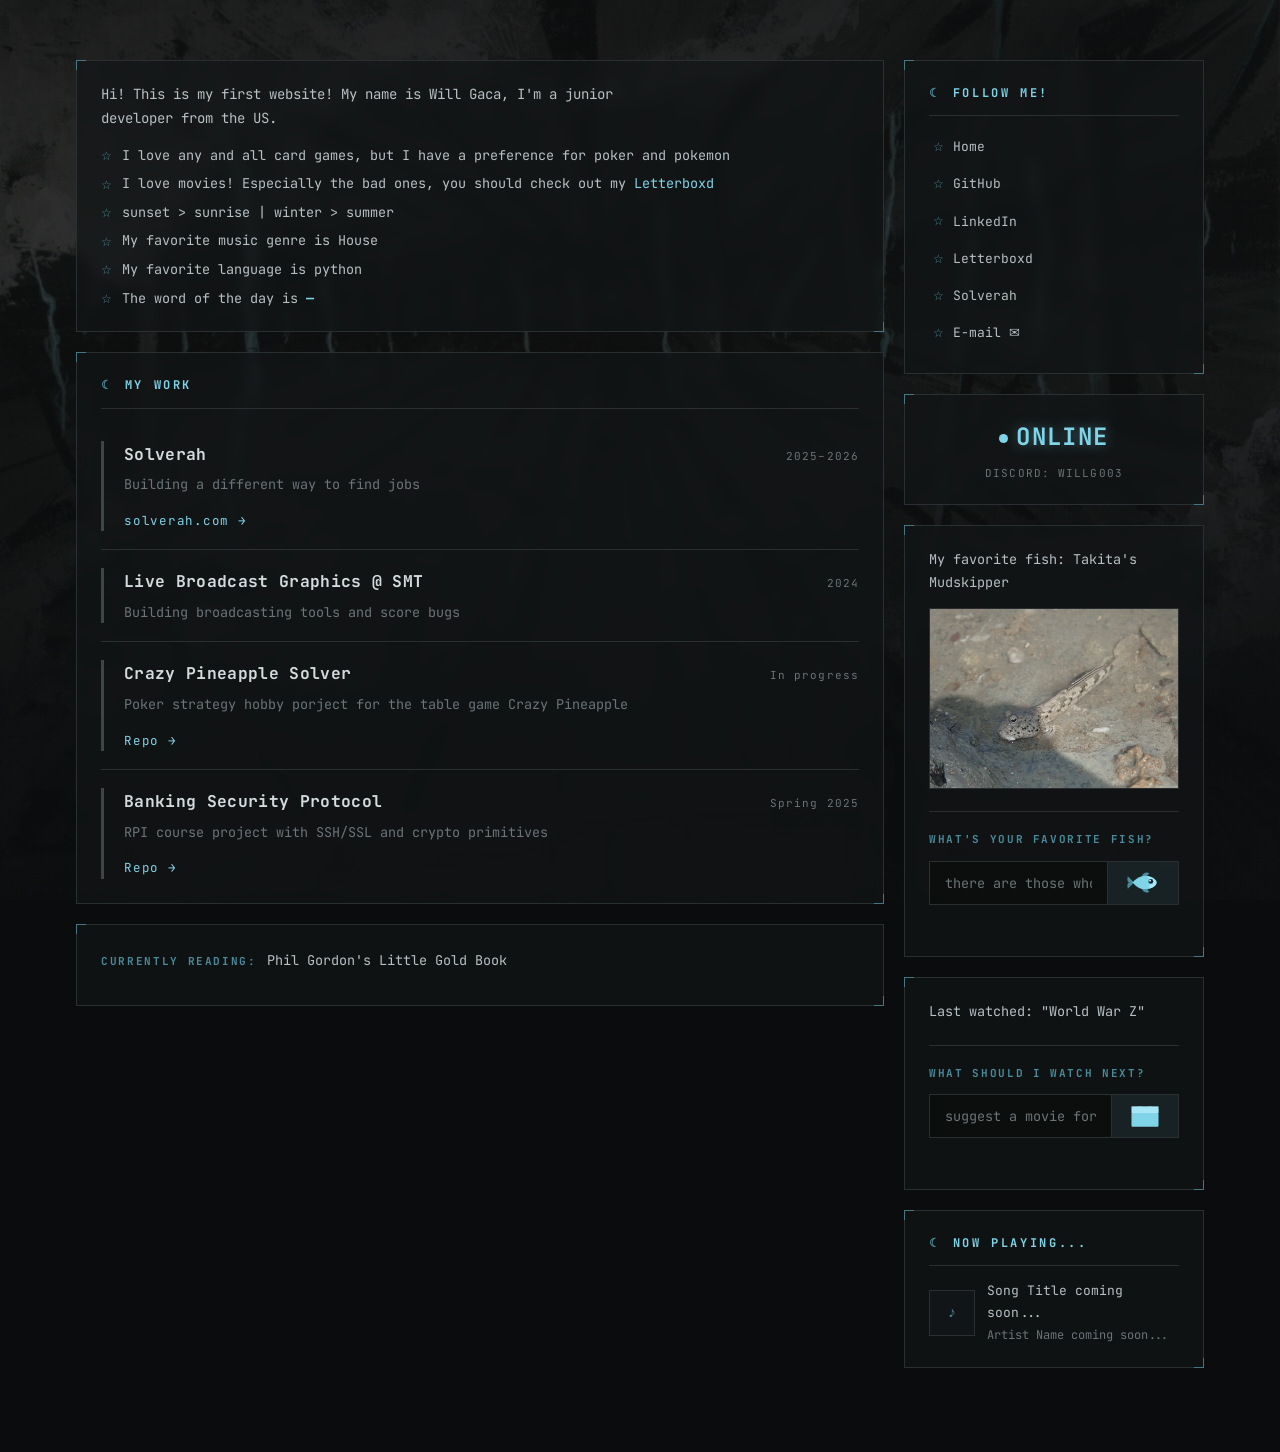
==== commit 58bcd139: "turn down brifghtness on the background" ====
--- a/index.html
+++ b/index.html
@@ -37,6 +37,7 @@
     position: fixed; inset: 0; z-index: -2;
     background-image: url('IMG_20250719_0002.png');
     background-size: cover; background-position: center top;
+    filter: brightness(.4);
   }
   .bg-veil {
     position: fixed; inset: 0; z-index: -1; pointer-events: none;
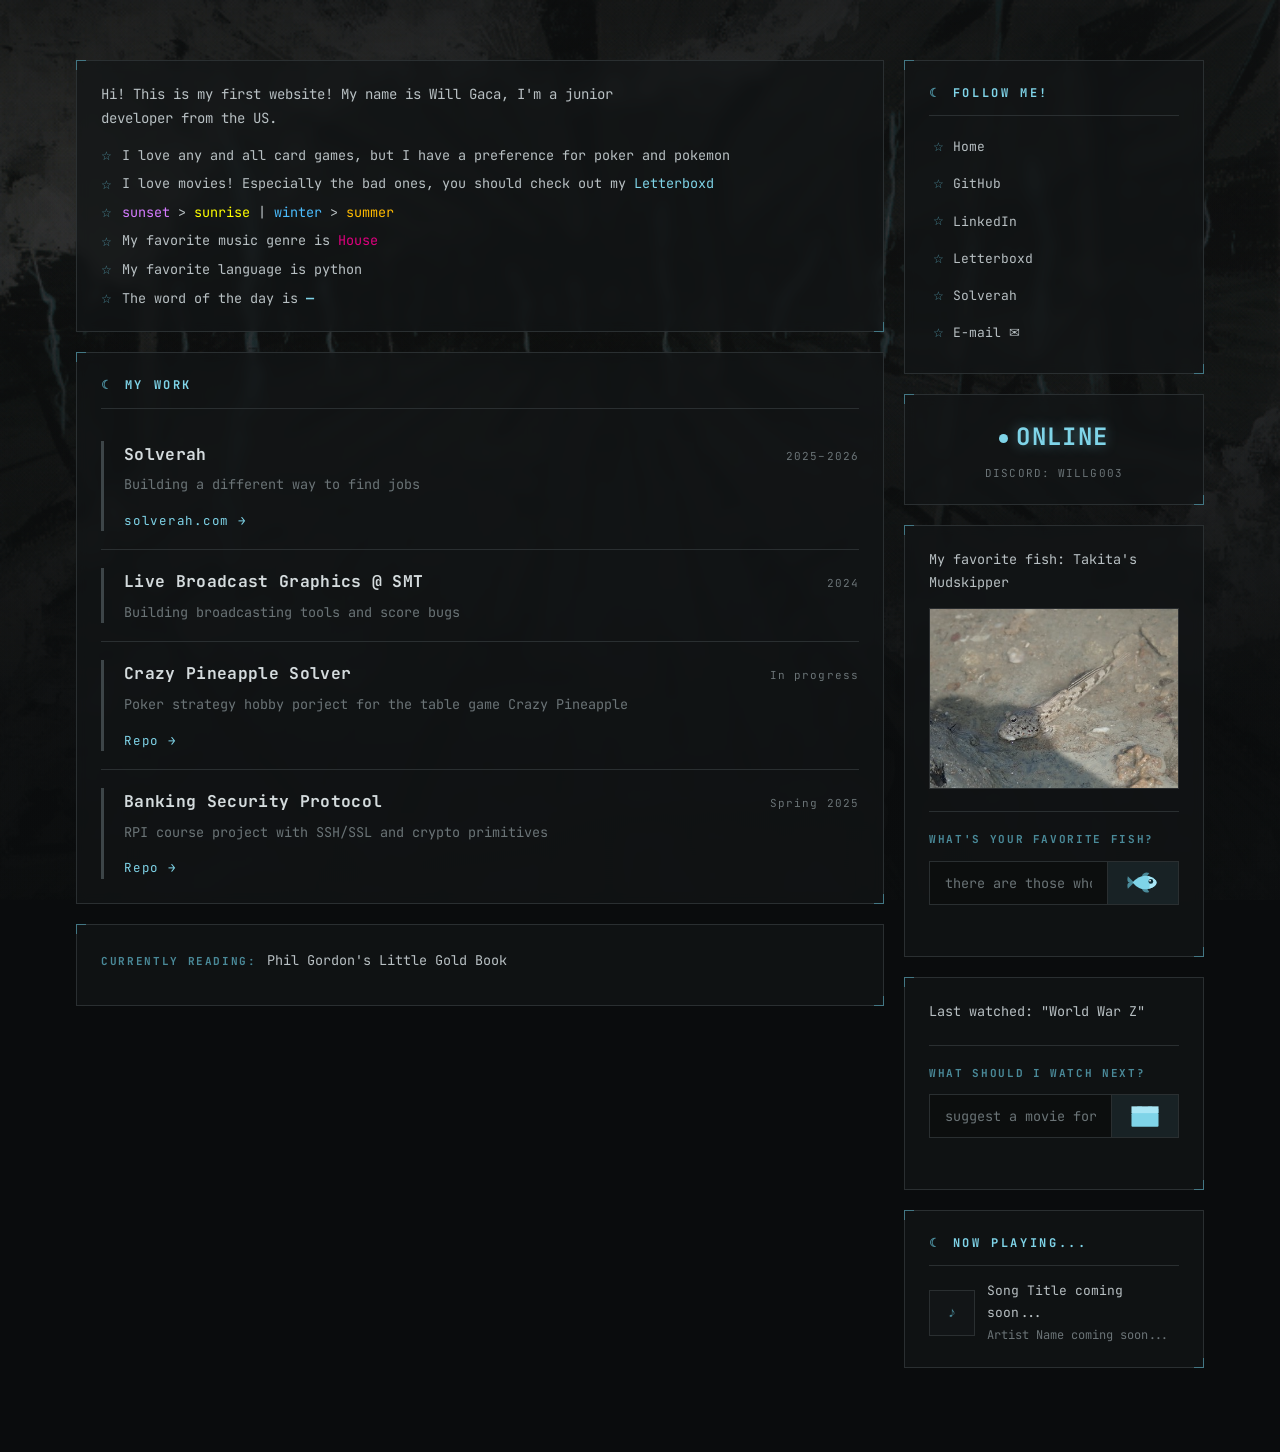
==== commit 4379797c: "colored some words" ====
--- a/index.html
+++ b/index.html
@@ -263,8 +263,8 @@
       <ul class="quick-facts">
           <li>I love any and all card games, but I have a preference for poker and pokemon</li>
           <li>I love movies! Especially the bad ones, you should check out my <a href="https://letterboxd.com/willg003/" target="_blank" rel="noopener">Letterboxd</a></li>
-          <li>sunset > sunrise | winter > summer</li>
-          <li>My favorite music genre is House</li>
+          <li><span style="color: rgb(213, 124, 255);">sunset</span> > <span style="color: rgb(255, 255, 0);">sunrise</span> | <span style="color: rgb(75, 189, 254);">winter</span> > <span style="color: rgb(255, 187, 0);">summer</span></li>
+          <li>My favorite music genre is <span style="color: rgb(222, 0, 126);">House</span></li>
           <li>My favorite language is python</li>
           <li>The word of the day is <a id="word-of-day-link" href="https://www.merriam-webster.com/word-of-the-day" target="_blank" rel="noopener"><strong id="word-of-day">—</strong></a></li>
       </ul>
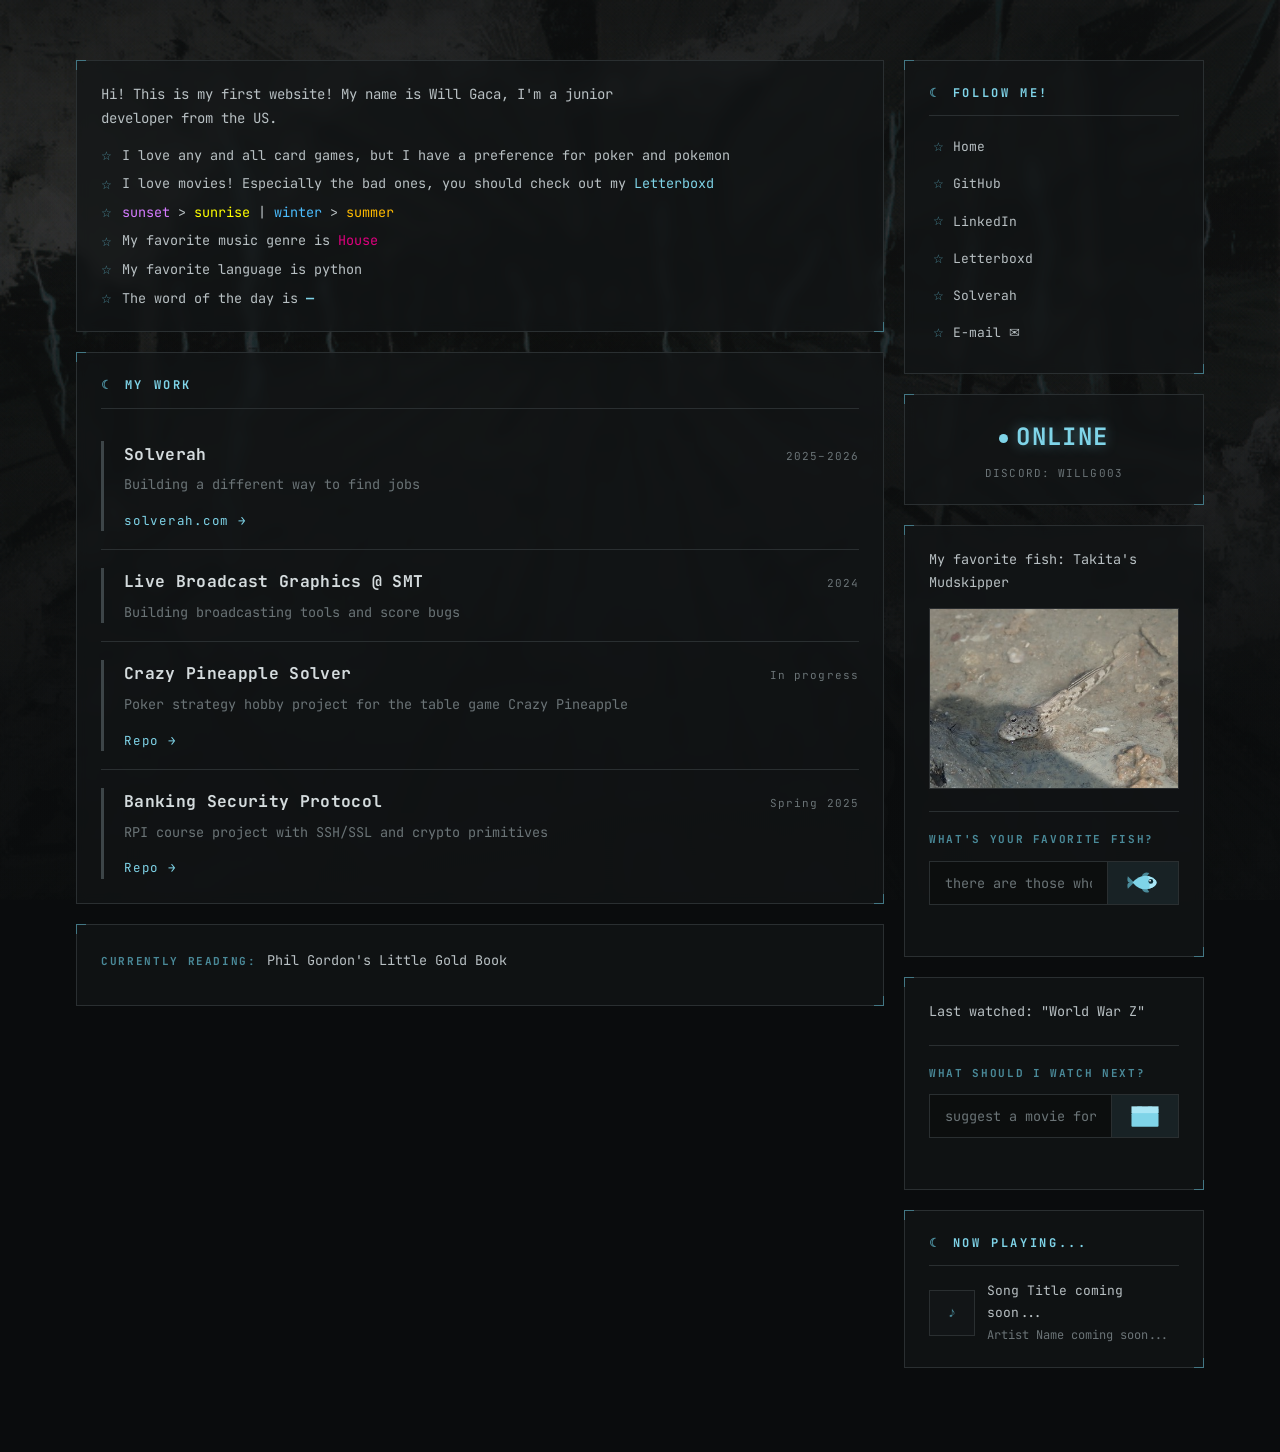
==== commit 2d2d9819: "Fix typo" ====
--- a/index.html
+++ b/index.html
@@ -297,7 +297,7 @@
         <div class="spine"></div>
         <div class="body">
           <h3>Crazy Pineapple Solver <span class="when">In progress</span></h3>
-          <p class="line">Poker strategy hobby porject for the table game Crazy Pineapple</p>
+          <p class="line">Poker strategy hobby project for the table game Crazy Pineapple</p>
           <p class="plink"><a href="https://github.com/gacaw/pineapple-solver" target="_blank" rel="noopener">Repo →</a></p>
         </div>
       </div>
@@ -444,7 +444,7 @@
     });
   }
   wireSuggestForm('fish-form', 'fish-status', 'nice fish');
-  wireSuggestForm('movie-form', 'movie-status', 'noted, thanks');
+  wireSuggestForm('movie-form', 'movie-status', 'thanks :)');
 
   const DISCORD_ID = '344522720857423882';
   async function updateDiscordStatus() {
@@ -497,4 +497,4 @@
 </script>
 
 </body>
-</html>+</html>
